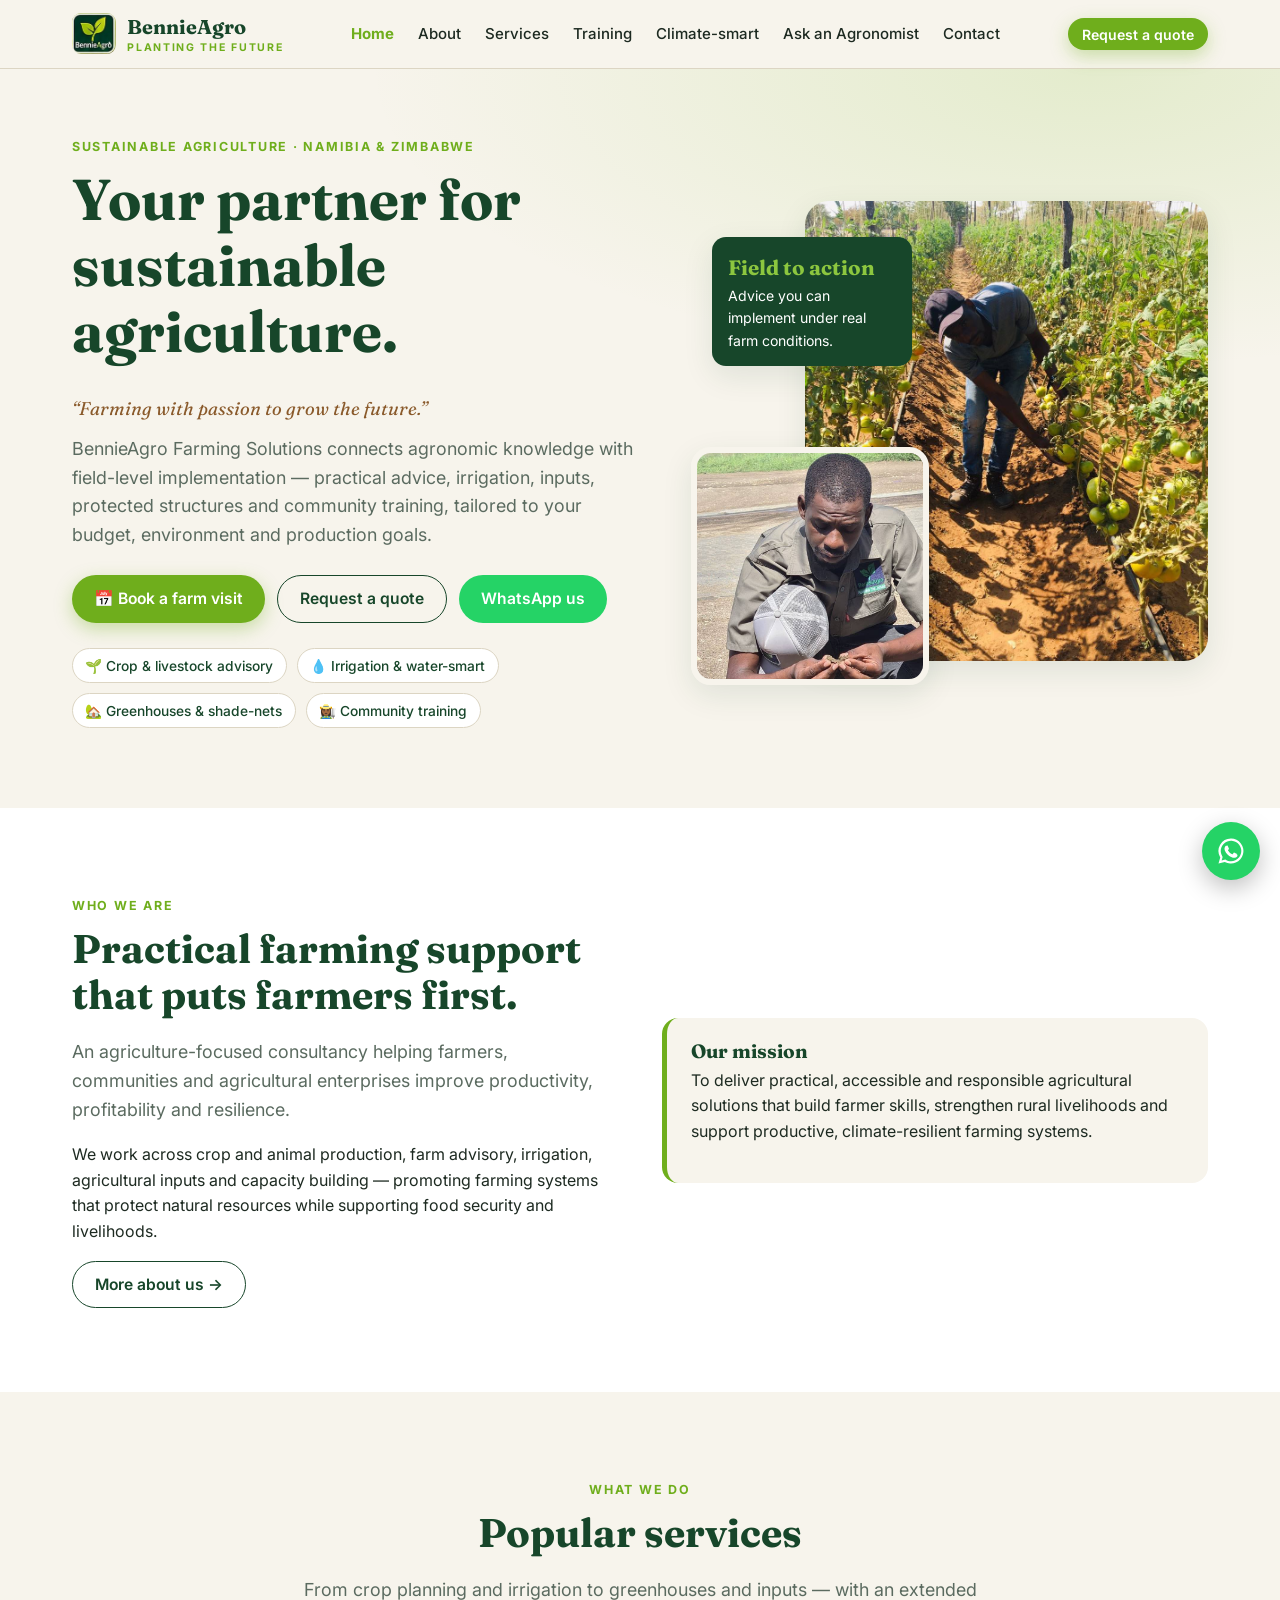
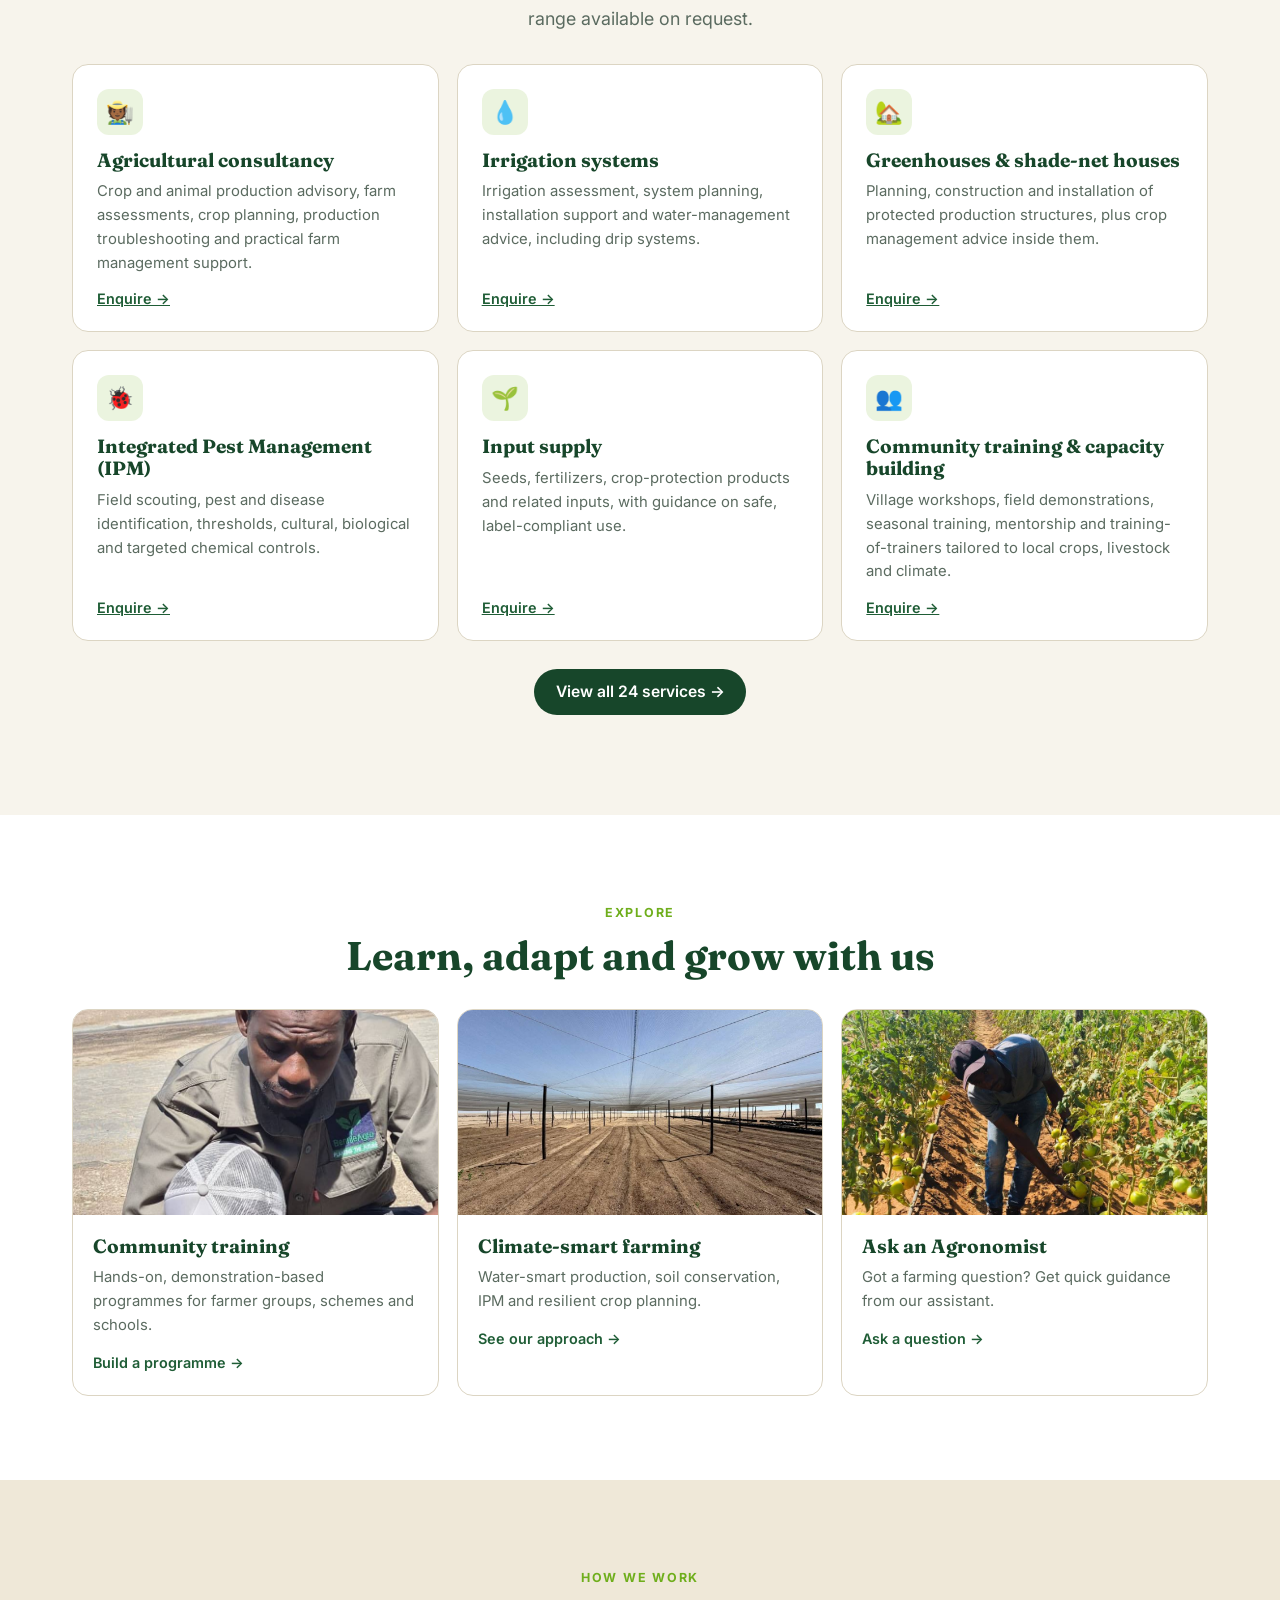
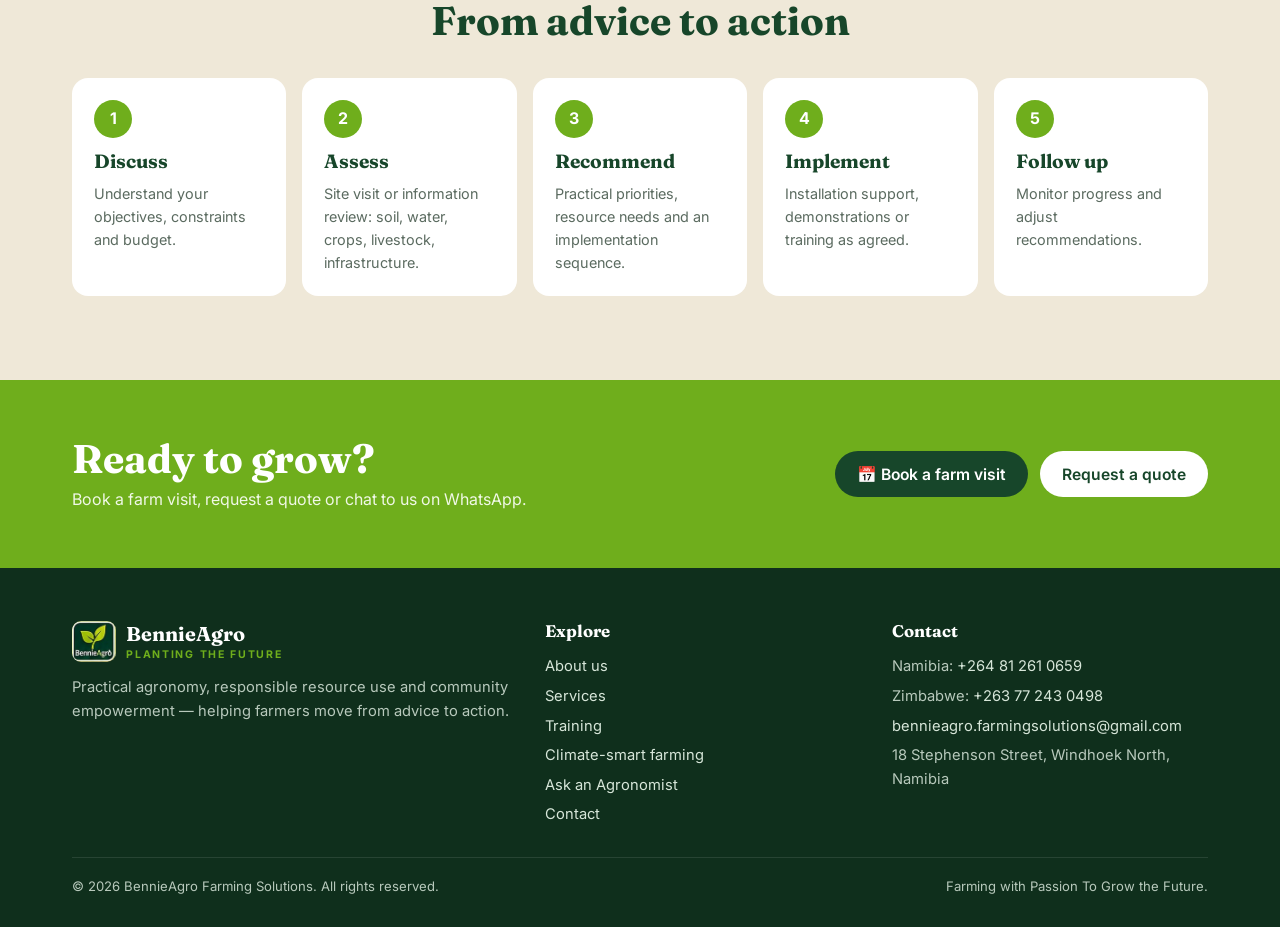
==== index.html @ e2815e8d "Add BennieAgro multi-page website" ====
<!DOCTYPE html>
<html lang="en">
<head>
<meta charset="utf-8">
<meta name="viewport" content="width=device-width, initial-scale=1">
<title>BennieAgro Farming Solutions | Planting the Future</title>
<meta name="description" content="BennieAgro Farming Solutions – agricultural consultancy, climate-smart farming, irrigation, greenhouses, input supply and community training across Namibia and Zimbabwe.">
<link rel="icon" href="assets/img/logo.jpg">
<link rel="preconnect" href="https://fonts.googleapis.com">
<link rel="preconnect" href="https://fonts.gstatic.com" crossorigin>
<link href="https://fonts.googleapis.com/css2?family=Fraunces:opsz,wght@9..144,600;9..144,700&family=Inter:wght@400;500;600;700&display=swap" rel="stylesheet">
<link rel="stylesheet" href="assets/style.css">
</head>
<body>
<header>
  <div class="wrap nav">
    <a href="index.html" class="brand"><img src="assets/img/logo.jpg" alt="BennieAgro logo"><span><b>BennieAgro</b><small>PLANTING THE FUTURE</small></span></a>
    <ul id="navlinks">
      <li><a href="index.html" class="active">Home</a></li>
      <li><a href="about.html">About</a></li>
      <li><a href="services.html">Services</a></li>
      <li><a href="training.html">Training</a></li>
      <li><a href="climate.html">Climate-smart</a></li>
      <li><a href="ask.html">Ask an Agronomist</a></li>
      <li><a href="contact.html">Contact</a></li>
    </ul>
    <a href="contact.html#quote" class="btn btn-primary btn-sm btn-quote">Request a quote</a>
    <button class="menu-btn" aria-label="Open menu" id="menuBtn">☰</button>
  </div>
</header>
<main>

<section class="hero">
  <div class="wrap hero-grid">
    <div>
      <span class="eyebrow">Sustainable agriculture · Namibia &amp; Zimbabwe</span>
      <h1>Your partner for sustainable agriculture.</h1>
      <p class="tag">“Farming with passion to grow the future.”</p>
      <p class="lead">BennieAgro Farming Solutions connects agronomic knowledge with field-level implementation — practical advice, irrigation, inputs, protected structures and community training, tailored to your budget, environment and production goals.</p>
      <div class="hero-ctas">
        <a href="contact.html#visit" class="btn btn-primary">📅 Book a farm visit</a>
        <a href="contact.html#quote" class="btn btn-ghost">Request a quote</a>
        <a href="https://wa.me/264812610659" target="_blank" rel="noopener" class="btn btn-wa">WhatsApp us</a>
      </div>
      <div class="chips">
        <span class="chip">🌱 Crop &amp; livestock advisory</span>
        <span class="chip">💧 Irrigation &amp; water-smart</span>
        <span class="chip">🏡 Greenhouses &amp; shade-nets</span>
        <span class="chip">👩🏾‍🌾 Community training</span>
      </div>
    </div>
    <div class="hero-media">
      <img class="main" src="assets/img/tomato-scouting.jpg" alt="Field scouting and crop assessment in a tomato production block">
      <img class="float" src="assets/img/field-assessment.jpg" alt="Practical crop and seed assessment in the field">
      <div class="badge"><b>Field to action</b>Advice you can implement under real farm conditions.</div>
    </div>
  </div>
</section>

<section class="about">
  <div class="wrap two">
    <div>
      <span class="eyebrow">Who we are</span>
      <h2>Practical farming support that puts farmers first.</h2>
      <p class="lead">An agriculture-focused consultancy helping farmers, communities and agricultural enterprises improve productivity, profitability and resilience.</p>
      <p>We work across crop and animal production, farm advisory, irrigation, agricultural inputs and capacity building — promoting farming systems that protect natural resources while supporting food security and livelihoods.</p>
      <a class="btn btn-ghost" href="about.html">More about us →</a>
    </div>
    <div class="mv">
      <div><h3>Our mission</h3><p>To deliver practical, accessible and responsible agricultural solutions that build farmer skills, strengthen rural livelihoods and support productive, climate-resilient farming systems.</p></div>
    </div>
  </div>
</section>

<section>
  <div class="wrap">
    <div class="center"><span class="eyebrow">What we do</span><h2>Popular services</h2>
    <p class="lead">From crop planning and irrigation to greenhouses and inputs — with an extended range available on request.</p></div>
    <div class="svc-grid" id="svcHome" style="margin-top:30px"></div>
    <p class="center" style="margin-top:28px"><a class="btn btn-dark" href="services.html">View all 24 services →</a></p>
  </div>
</section>

<section style="background:#fff">
  <div class="wrap">
    <div class="center"><span class="eyebrow">Explore</span><h2>Learn, adapt and grow with us</h2></div>
    <div class="teasers">
      <a class="teaser" href="training.html"><img src="assets/img/field-assessment.jpg" alt=""><div><h3>Community training</h3><p>Hands-on, demonstration-based programmes for farmer groups, schemes and schools.</p><span>Build a programme →</span></div></a>
      <a class="teaser" href="climate.html"><img src="assets/img/shade-net.jpg" alt=""><div><h3>Climate-smart farming</h3><p>Water-smart production, soil conservation, IPM and resilient crop planning.</p><span>See our approach →</span></div></a>
      <a class="teaser" href="ask.html"><img src="assets/img/tomato-scouting.jpg" alt="" style="object-position:center 30%"><div><h3>Ask an Agronomist</h3><p>Got a farming question? Get quick guidance from our assistant.</p><span>Ask a question →</span></div></a>
    </div>
  </div>
</section>
<section class="process">
  <div class="wrap center">
    <span class="eyebrow">How we work</span>
    <h2>From advice to action</h2>
    <div class="proc" style="text-align:left">
      <div><h3>Discuss</h3><p>Understand your objectives, constraints and budget.</p></div>
      <div><h3>Assess</h3><p>Site visit or information review: soil, water, crops, livestock, infrastructure.</p></div>
      <div><h3>Recommend</h3><p>Practical priorities, resource needs and an implementation sequence.</p></div>
      <div><h3>Implement</h3><p>Installation support, demonstrations or training as agreed.</p></div>
      <div><h3>Follow up</h3><p>Monitor progress and adjust recommendations.</p></div>
    </div>
  </div>
</section>
<section class="cta-band">
  <div class="wrap">
    <div><h2>Ready to grow?</h2><p>Book a farm visit, request a quote or chat to us on WhatsApp.</p></div>
    <div style="display:flex;gap:12px;flex-wrap:wrap"><a class="btn btn-dark" href="contact.html#visit">📅 Book a farm visit</a><a class="btn btn-light" href="contact.html#quote">Request a quote</a></div>
  </div>
</section>
</main>
<footer>
  <div class="wrap">
    <div class="foot">
      <div>
        <div class="brand" style="margin-bottom:12px"><img src="assets/img/logo.jpg" alt=""><span><b style="color:#fff">BennieAgro</b><small>PLANTING THE FUTURE</small></span></div>
        <p>Practical agronomy, responsible resource use and community empowerment — helping farmers move from advice to action.</p>
      </div>
      <div><h4>Explore</h4><ul><li><a href="about.html">About us</a></li><li><a href="services.html">Services</a></li><li><a href="training.html">Training</a></li><li><a href="climate.html">Climate-smart farming</a></li><li><a href="ask.html">Ask an Agronomist</a></li><li><a href="contact.html">Contact</a></li></ul></div>
      <div><h4>Contact</h4><ul><li>Namibia: <a href="tel:+264812610659">+264 81 261 0659</a></li><li>Zimbabwe: <a href="tel:+263772430498">+263 77 243 0498</a></li><li style="word-break:break-all"><a href="mailto:bennieagro.farmingsolutions@gmail.com">bennieagro.farmingsolutions@gmail.com</a></li><li>18 Stephenson Street, Windhoek North, Namibia</li></ul></div>
    </div>
    <div class="copy"><span>© <span id="yr"></span> BennieAgro Farming Solutions. All rights reserved.</span><span>Farming with Passion To Grow the Future.</span></div>
  </div>
</footer>
<div class="fab">
  <div class="fab-menu" id="fabMenu">
    <p>Chat with us on WhatsApp</p>
    <a href="https://wa.me/264812610659" target="_blank" rel="noopener">🇳🇦 <span>Namibia<small>+264 81 261 0659</small></span></a>
    <a href="https://wa.me/263772430498" target="_blank" rel="noopener">🇿🇼 <span>Zimbabwe<small>+263 77 243 0498</small></span></a>
  </div>
  <button class="fab-btn" id="fabBtn" aria-label="WhatsApp">
    <svg width="30" height="30" viewBox="0 0 24 24" fill="#fff"><path d="M12 2a10 10 0 0 0-8.6 15.1L2 22l5-1.3A10 10 0 1 0 12 2zm0 18.2c-1.5 0-3-.4-4.2-1.2l-.3-.2-3 .8.8-2.9-.2-.3A8.2 8.2 0 1 1 12 20.2zm4.5-6.1c-.2-.1-1.5-.7-1.7-.8-.2-.1-.4-.1-.6.1l-.8 1c-.1.2-.3.2-.5.1a6.7 6.7 0 0 1-3.3-2.9c-.3-.4.3-.4.7-1.3.1-.2 0-.3 0-.4l-.8-1.8c-.2-.5-.4-.4-.6-.4h-.5c-.2 0-.4.1-.7.3-.2.3-.9.9-.9 2.2s.9 2.5 1 2.7c.1.2 1.8 2.8 4.4 3.9 1.6.7 2.3.8 3.1.6.5-.1 1.5-.6 1.7-1.2.2-.6.2-1.1.2-1.2-.1-.1-.3-.2-.5-.3z"/></svg>
  </button>
</div>
<script src="assets/app.js"></script>
</body>
</html>
---- assets/style.css ----
:root{
  --forest:#17462a; --forest-2:#1f5d36; --leaf:#6fae1c; --leaf-2:#8cc63f; --soil:#8a5a2b;
  --cream:#f7f4ec; --sand:#efe8d8; --ink:#1d2a21; --muted:#5b6b60; --line:#dcd5c3; --white:#fff;
  --radius:16px; --shadow:0 10px 30px rgba(23,70,42,.10);
}
*{box-sizing:border-box}
html{scroll-behavior:smooth}
body{margin:0;font-family:Inter,system-ui,sans-serif;color:var(--ink);background:var(--cream);line-height:1.6;font-size:16px}
h1,h2,h3{font-family:Fraunces,Georgia,serif;line-height:1.15;margin:0 0 .5em;color:var(--forest)}
h1{font-size:clamp(2.2rem,5vw,3.6rem)} h2{font-size:clamp(1.7rem,3.4vw,2.5rem)} h3{font-size:1.2rem}
p{margin:0 0 1em}
a{color:var(--forest-2)}
img{max-width:100%;display:block}
.wrap{max-width:1180px;margin:0 auto;padding:0 22px}
section{padding:84px 0;scroll-margin-top:70px}
.eyebrow{display:inline-block;font-size:.78rem;font-weight:700;letter-spacing:.14em;text-transform:uppercase;color:var(--leaf);margin-bottom:.8em}
.lead{font-size:1.12rem;color:var(--muted);max-width:720px}
.btn{display:inline-flex;align-items:center;gap:.5em;border:0;border-radius:999px;padding:.85em 1.4em;font:600 .98rem Inter,sans-serif;cursor:pointer;text-decoration:none;transition:transform .15s,background .15s,box-shadow .15s}
.btn:hover{transform:translateY(-1px)}
.btn-primary{background:var(--leaf);color:#fff;box-shadow:0 6px 18px rgba(111,174,28,.35)}
.btn-primary:hover{background:#5e9a12}
.btn-dark{background:var(--forest);color:#fff}
.btn-ghost{background:transparent;color:var(--forest);border:1.5px solid var(--forest)}
.btn-wa{background:#25D366;color:#fff}
.btn-sm{padding:.55em 1em;font-size:.88rem}
.center{text-align:center}.center .lead{margin-left:auto;margin-right:auto}

/* Nav */
header{position:sticky;top:0;z-index:50;background:rgba(247,244,236,.94);backdrop-filter:blur(8px);border-bottom:1px solid var(--line)}
.nav{display:flex;align-items:center;justify-content:space-between;height:68px}
.brand{display:flex;align-items:center;gap:.7em;text-decoration:none}
.brand img{width:44px;height:41px;border-radius:9px;object-fit:cover}
.brand b{font-family:Fraunces,serif;font-size:1.25rem;color:var(--forest)}
.brand small{display:block;font-size:.66rem;letter-spacing:.16em;color:var(--leaf);font-weight:700;margin-top:-3px}
.nav ul{display:flex;gap:1.5em;list-style:none;margin:0;padding:0}
.nav ul a{text-decoration:none;color:var(--ink);font-weight:500;font-size:.94rem}
.nav ul a:hover{color:var(--leaf)}
.menu-btn{display:none;background:none;border:0;font-size:1.6rem;color:var(--forest);cursor:pointer}
@media(max-width:960px){
  .nav ul{display:none;position:absolute;top:68px;left:0;right:0;background:var(--cream);flex-direction:column;padding:1em 22px 1.4em;border-bottom:1px solid var(--line);gap:1em}
  .nav ul.open{display:flex}.menu-btn{display:block}.nav .btn-quote{display:none}
}

/* Hero */
.hero{padding:64px 0 80px;background:radial-gradient(1200px 500px at 85% 0%,rgba(140,198,63,.18),transparent 60%)}
.hero-grid{display:grid;grid-template-columns:1.05fr .95fr;gap:48px;align-items:center}
.hero .tag{font-family:Fraunces,serif;font-style:italic;color:var(--soil);font-size:1.15rem;margin-bottom:.6em}
.hero-ctas{display:flex;flex-wrap:wrap;gap:12px;margin:1.6em 0}
.chips{display:flex;flex-wrap:wrap;gap:10px}
.chip{background:#fff;border:1px solid var(--line);border-radius:999px;padding:.4em .9em;font-size:.86rem;color:var(--forest);font-weight:500}
.hero-media{position:relative;min-height:460px}
.hero-media .main{position:absolute;right:0;top:0;width:78%;height:100%;object-fit:cover;border-radius:24px;box-shadow:var(--shadow)}
.hero-media .float{position:absolute;left:0;bottom:-24px;width:46%;aspect-ratio:1/1;object-fit:cover;border-radius:20px;border:6px solid var(--cream);box-shadow:var(--shadow)}
.hero-media .badge{position:absolute;left:4%;top:8%;background:var(--forest);color:#fff;border-radius:14px;padding:14px 16px;max-width:200px;font-size:.88rem;box-shadow:var(--shadow)}
.hero-media .badge b{display:block;font-family:Fraunces,serif;font-size:1.3rem;color:var(--leaf-2)}
@media(max-width:860px){.hero-grid{grid-template-columns:1fr}.hero-media{min-height:380px}}

/* About */
.about{background:#fff}
.about-grid{display:grid;grid-template-columns:1fr 1fr;gap:48px;align-items:start}
.mv{display:grid;gap:16px}
.mv div{background:var(--cream);border-radius:var(--radius);padding:22px 24px;border-left:5px solid var(--leaf)}
.mv h3{margin-bottom:.3em}
.values{display:grid;grid-template-columns:repeat(5,1fr);gap:14px;margin-top:48px}
.value{background:var(--sand);border-radius:var(--radius);padding:20px}
.value .ic{font-size:1.6rem}
.value h3{font-size:1.02rem;margin:.4em 0 .2em}
.value p{font-size:.9rem;color:var(--muted);margin:0}
@media(max-width:900px){.about-grid{grid-template-columns:1fr}.values{grid-template-columns:repeat(2,1fr)}}

/* Services */
.tabs{display:inline-flex;background:#fff;border:1px solid var(--line);border-radius:999px;padding:5px;margin:22px 0 30px;flex-wrap:wrap}
.tabs button{border:0;background:none;padding:.6em 1.2em;border-radius:999px;font:600 .92rem Inter;cursor:pointer;color:var(--muted)}
.tabs button.active{background:var(--forest);color:#fff}
.svc-grid{display:grid;grid-template-columns:repeat(auto-fill,minmax(270px,1fr));gap:18px}
.svc{background:#fff;border:1px solid var(--line);border-radius:var(--radius);padding:24px;display:flex;flex-direction:column;transition:box-shadow .2s,transform .2s}
.svc:hover{box-shadow:var(--shadow);transform:translateY(-2px)}
.svc .ic{width:46px;height:46px;border-radius:12px;background:rgba(111,174,28,.14);display:grid;place-items:center;font-size:1.4rem;margin-bottom:14px}
.svc p{color:var(--muted);font-size:.93rem;flex:1}
.svc .pill{align-self:flex-start;font-size:.72rem;font-weight:700;text-transform:uppercase;letter-spacing:.08em;color:var(--soil);background:#f4e9da;border-radius:999px;padding:.25em .7em;margin-bottom:10px}
.svc .enq{align-self:flex-start;background:none;border:0;color:var(--forest-2);font:600 .9rem Inter;cursor:pointer;padding:0}
.svc .enq:hover{color:var(--leaf)}
.note{font-size:.86rem;color:var(--muted);margin-top:22px;font-style:italic}

/* Training */
.training{background:var(--forest);color:#e7efe6}
.training h2,.training h3{color:#fff}
.training .lead{color:#c9d8cb}
.train-grid{display:grid;grid-template-columns:1fr 1fr;gap:40px;margin-top:30px}
.steps-list{list-style:none;padding:0;margin:0;display:grid;gap:14px}
.steps-list li{background:rgba(255,255,255,.06);border:1px solid rgba(255,255,255,.12);border-radius:14px;padding:16px 18px}
.steps-list b{color:var(--leaf-2)}
.modules{display:grid;grid-template-columns:1fr 1fr;gap:10px}
.module{display:flex;gap:10px;align-items:flex-start;background:#fff;color:var(--ink);border-radius:12px;padding:14px;font-size:.92rem;cursor:pointer;border:2px solid transparent;transition:border .15s}
.module input{margin-top:4px;accent-color:var(--leaf)}
.module.sel{border-color:var(--leaf-2)}
.train-cta{margin-top:18px;display:flex;gap:12px;align-items:center;flex-wrap:wrap}
@media(max-width:900px){.train-grid,.modules{grid-template-columns:1fr}}

/* Climate */
.band{position:relative;border-radius:24px;overflow:hidden;min-height:300px;display:flex;align-items:flex-end;margin-bottom:40px}
.band img{position:absolute;inset:0;width:100%;height:100%;object-fit:cover}
.band .cap{position:relative;background:linear-gradient(transparent,rgba(10,30,18,.85));color:#fff;padding:60px 30px 26px;width:100%}
.band .cap h2{color:#fff;margin:0}
.focus{display:grid;grid-template-columns:repeat(3,1fr);gap:18px}
.focus div{background:#fff;border-radius:var(--radius);padding:22px;border:1px solid var(--line)}
.focus p{color:var(--muted);font-size:.92rem;margin:0}
@media(max-width:860px){.focus{grid-template-columns:1fr}}

/* Process */
.process{background:var(--sand)}
.proc{display:grid;grid-template-columns:repeat(5,1fr);gap:16px;margin-top:34px;counter-reset:s}
.proc div{background:#fff;border-radius:var(--radius);padding:22px;position:relative}
.proc div::before{counter-increment:s;content:counter(s);display:grid;place-items:center;width:38px;height:38px;border-radius:50%;background:var(--leaf);color:#fff;font-weight:700;margin-bottom:12px}
.proc p{font-size:.9rem;color:var(--muted);margin:0}
@media(max-width:900px){.proc{grid-template-columns:1fr 1fr}}

/* Who */
.who-grid{display:grid;grid-template-columns:1fr 1fr;gap:44px;align-items:center}
.who-list{list-style:none;padding:0;margin:0;display:grid;gap:12px}
.who-list li{display:flex;gap:12px;align-items:center;background:#fff;border:1px solid var(--line);border-radius:12px;padding:14px 16px;font-weight:500}
.who-list span{font-size:1.3rem}
.who-img{border-radius:24px;box-shadow:var(--shadow);width:100%;aspect-ratio:16/10;object-fit:cover}
@media(max-width:860px){.who-grid{grid-template-columns:1fr}}

/* Chat */
.ask{background:#fff}
.chat{max-width:820px;margin:30px auto 0;border:1px solid var(--line);border-radius:20px;overflow:hidden;background:var(--cream);box-shadow:var(--shadow)}
.chat-head{background:var(--forest);color:#fff;padding:14px 20px;display:flex;align-items:center;gap:12px}
.chat-head img{width:36px;height:34px;border-radius:8px}
.chat-head small{display:block;color:#bcd3bf;font-size:.78rem}
.chat-log{height:380px;overflow-y:auto;padding:20px;display:flex;flex-direction:column;gap:12px}
.msg{max-width:84%;padding:12px 16px;border-radius:16px;font-size:.95rem;white-space:pre-wrap}
.msg.bot{background:#fff;border:1px solid var(--line);align-self:flex-start;border-bottom-left-radius:4px}
.msg.me{background:var(--forest-2);color:#fff;align-self:flex-end;border-bottom-right-radius:4px}
.sugs{display:flex;flex-wrap:wrap;gap:8px;padding:0 20px 12px}
.sugs button{background:#fff;border:1px solid var(--line);border-radius:999px;padding:.4em .9em;font:500 .84rem Inter;cursor:pointer;color:var(--forest)}
.chat-form{display:flex;gap:10px;padding:14px;border-top:1px solid var(--line);background:#fff}
.chat-form input{flex:1;border:1px solid var(--line);border-radius:999px;padding:.8em 1.1em;font:inherit}
.chat-foot{font-size:.78rem;color:var(--muted);padding:0 20px 14px;background:#fff}

/* Contact */
.contact{background:var(--sand)}
.contact-grid{display:grid;grid-template-columns:1.35fr .65fr;gap:30px;margin-top:30px}
.card{background:#fff;border-radius:20px;padding:30px;box-shadow:var(--shadow)}
.ftabs{display:flex;flex-wrap:wrap;gap:8px;margin-bottom:22px}
.ftabs button{border:1.5px solid var(--line);background:#fff;border-radius:999px;padding:.5em 1em;font:600 .88rem Inter;cursor:pointer;color:var(--muted)}
.ftabs button.active{border-color:var(--forest);background:var(--forest);color:#fff}
.frow{display:grid;grid-template-columns:1fr 1fr;gap:14px}
.field{display:flex;flex-direction:column;gap:5px;margin-bottom:14px}
.field label{font-size:.85rem;font-weight:600;color:var(--forest)}
.field input,.field select,.field textarea{border:1px solid var(--line);border-radius:10px;padding:.75em .9em;font:inherit;background:#fdfcf8}
.field input:focus,.field select:focus,.field textarea:focus{outline:2px solid var(--leaf-2);border-color:transparent}
.field textarea{min-height:110px;resize:vertical}
.req{color:#b5462f}
.radio-row{display:flex;gap:16px;flex-wrap:wrap;font-size:.92rem}
.radio-row label{font-weight:500;color:var(--ink);display:flex;gap:6px;align-items:center}
.hidden{display:none!important}
.err{color:#b5462f;font-size:.88rem;margin:-4px 0 10px}
.done{text-align:center;padding:20px 6px}
.done .tick{width:64px;height:64px;border-radius:50%;background:rgba(111,174,28,.15);display:grid;place-items:center;margin:0 auto 12px;font-size:2rem}
.done .ref{font-family:monospace;background:var(--cream);padding:.2em .6em;border-radius:6px}
.done .acts{display:flex;flex-wrap:wrap;gap:10px;justify-content:center;margin:18px 0}
.side{display:grid;gap:16px;align-content:start}
.side .card{padding:22px}
.side h3{margin-bottom:.4em}
.side p{margin:.2em 0;font-size:.94rem}
.side .acts{display:flex;flex-direction:column;gap:8px;margin-top:12px}
@media(max-width:900px){.contact-grid,.frow{grid-template-columns:1fr}}
.contact-grid>*,.frow>*,.field select,.field input,.chat-form input{min-width:0;max-width:100%}
@media(max-width:560px){.card{padding:20px}.chat-log{height:340px}.msg{max-width:92%}}

/* Inbox */
.inbox table{width:100%;border-collapse:collapse;font-size:.9rem;background:#fff}
.inbox th,.inbox td{border-bottom:1px solid var(--line);padding:10px;text-align:left;vertical-align:top}
.inbox th{background:var(--forest);color:#fff}

/* Footer */
footer{background:#0f2f1c;color:#b8c9bc;padding:50px 0 30px;font-size:.92rem}
.foot{display:grid;grid-template-columns:1.4fr 1fr 1fr;gap:30px}
footer h4{color:#fff;font-family:Fraunces,serif;margin:0 0 .6em;font-size:1.05rem}
footer a{color:#d7e6d9;text-decoration:none}
footer ul{list-style:none;padding:0;margin:0;display:grid;gap:6px}
.copy{border-top:1px solid rgba(255,255,255,.1);margin-top:30px;padding-top:18px;font-size:.82rem;display:flex;justify-content:space-between;flex-wrap:wrap;gap:10px}
@media(max-width:760px){.foot{grid-template-columns:1fr}}

/* Floating WhatsApp */
.fab{position:fixed;right:20px;bottom:20px;z-index:60}
.fab-btn{width:58px;height:58px;border-radius:50%;background:#25D366;border:0;box-shadow:0 8px 24px rgba(0,0,0,.25);cursor:pointer;display:grid;place-items:center}
.fab-menu{position:absolute;right:0;bottom:70px;background:#fff;border-radius:16px;box-shadow:var(--shadow);padding:14px;width:250px;display:none}
.fab-menu.open{display:block}
.fab-menu p{font-size:.85rem;color:var(--muted);margin:0 0 10px}
.fab-menu a{display:flex;align-items:center;gap:10px;padding:10px;border-radius:10px;text-decoration:none;color:var(--ink);font-weight:600;font-size:.92rem}
.fab-menu a:hover{background:var(--cream)}
.fab-menu a small{display:block;font-weight:400;color:var(--muted)}

/* ---- Multi-page additions ---- */
.nav ul a.active{color:var(--leaf);font-weight:700}
.page-hero{position:relative;padding:72px 0 64px;background:var(--forest);color:#e7efe6;overflow:hidden}
.page-hero.has-img::after{content:"";position:absolute;inset:0;background:linear-gradient(90deg,rgba(15,47,28,.95) 0%,rgba(15,47,28,.75) 55%,rgba(15,47,28,.35) 100%)}
.page-hero img{position:absolute;inset:0;width:100%;height:100%;object-fit:cover}
.page-hero .wrap{position:relative;z-index:1}
.page-hero h1{color:#fff;font-size:clamp(2rem,4.4vw,3rem);max-width:760px}
.page-hero .lead{color:#d2e0d4}
.crumbs{font-size:.85rem;color:#b9cfbc;margin-bottom:12px}
.crumbs a{color:#d7e6d9;text-decoration:none}
.cta-band{background:var(--leaf);color:#fff;padding:56px 0}
.cta-band .wrap{display:flex;justify-content:space-between;align-items:center;gap:20px;flex-wrap:wrap}
.cta-band h2{color:#fff;margin:0}
.cta-band p{margin:.3em 0 0;color:#f0f8e6}
.cta-band .btn-dark{background:var(--forest)}
.cta-band .btn-light{background:#fff;color:var(--forest)}
.teasers{display:grid;grid-template-columns:repeat(3,1fr);gap:18px;margin-top:30px}
.teaser{background:#fff;border:1px solid var(--line);border-radius:var(--radius);overflow:hidden;text-decoration:none;color:inherit;display:flex;flex-direction:column;transition:box-shadow .2s,transform .2s}
.teaser:hover{box-shadow:var(--shadow);transform:translateY(-2px)}
.teaser img{width:100%;aspect-ratio:16/9;object-fit:cover}
.teaser div{padding:20px}
.teaser p{color:var(--muted);font-size:.93rem;margin:0 0 .8em}
.teaser span{color:var(--forest-2);font-weight:600;font-size:.9rem}
@media(max-width:860px){.teasers{grid-template-columns:1fr}}
.two{display:grid;grid-template-columns:1fr 1fr;gap:44px;align-items:center}
.two img{border-radius:24px;box-shadow:var(--shadow);width:100%;object-fit:cover}
@media(max-width:860px){.two{grid-template-columns:1fr}}
.principles{list-style:none;padding:0;margin:0;display:grid;grid-template-columns:1fr 1fr;gap:12px}
.principles li{background:#fff;border:1px solid var(--line);border-radius:12px;padding:14px 16px;display:flex;gap:10px}
.principles li::before{content:"✓";color:var(--leaf);font-weight:700}
@media(max-width:760px){.principles{grid-template-columns:1fr}}
.info-cards{display:grid;grid-template-columns:repeat(3,1fr);gap:18px}
.info-cards div{background:#fff;border-radius:var(--radius);padding:24px;border-top:5px solid var(--leaf)}
.info-cards p{color:var(--muted);font-size:.94rem;margin:0}
@media(max-width:860px){.info-cards{grid-template-columns:1fr}}
.training-light .steps-list li{background:#fff;border:1px solid var(--line)}
.training-light .steps-list b{color:var(--forest-2)}
#svcHome{grid-template-columns:repeat(3,1fr)}
@media(max-width:900px){#svcHome{grid-template-columns:1fr}}
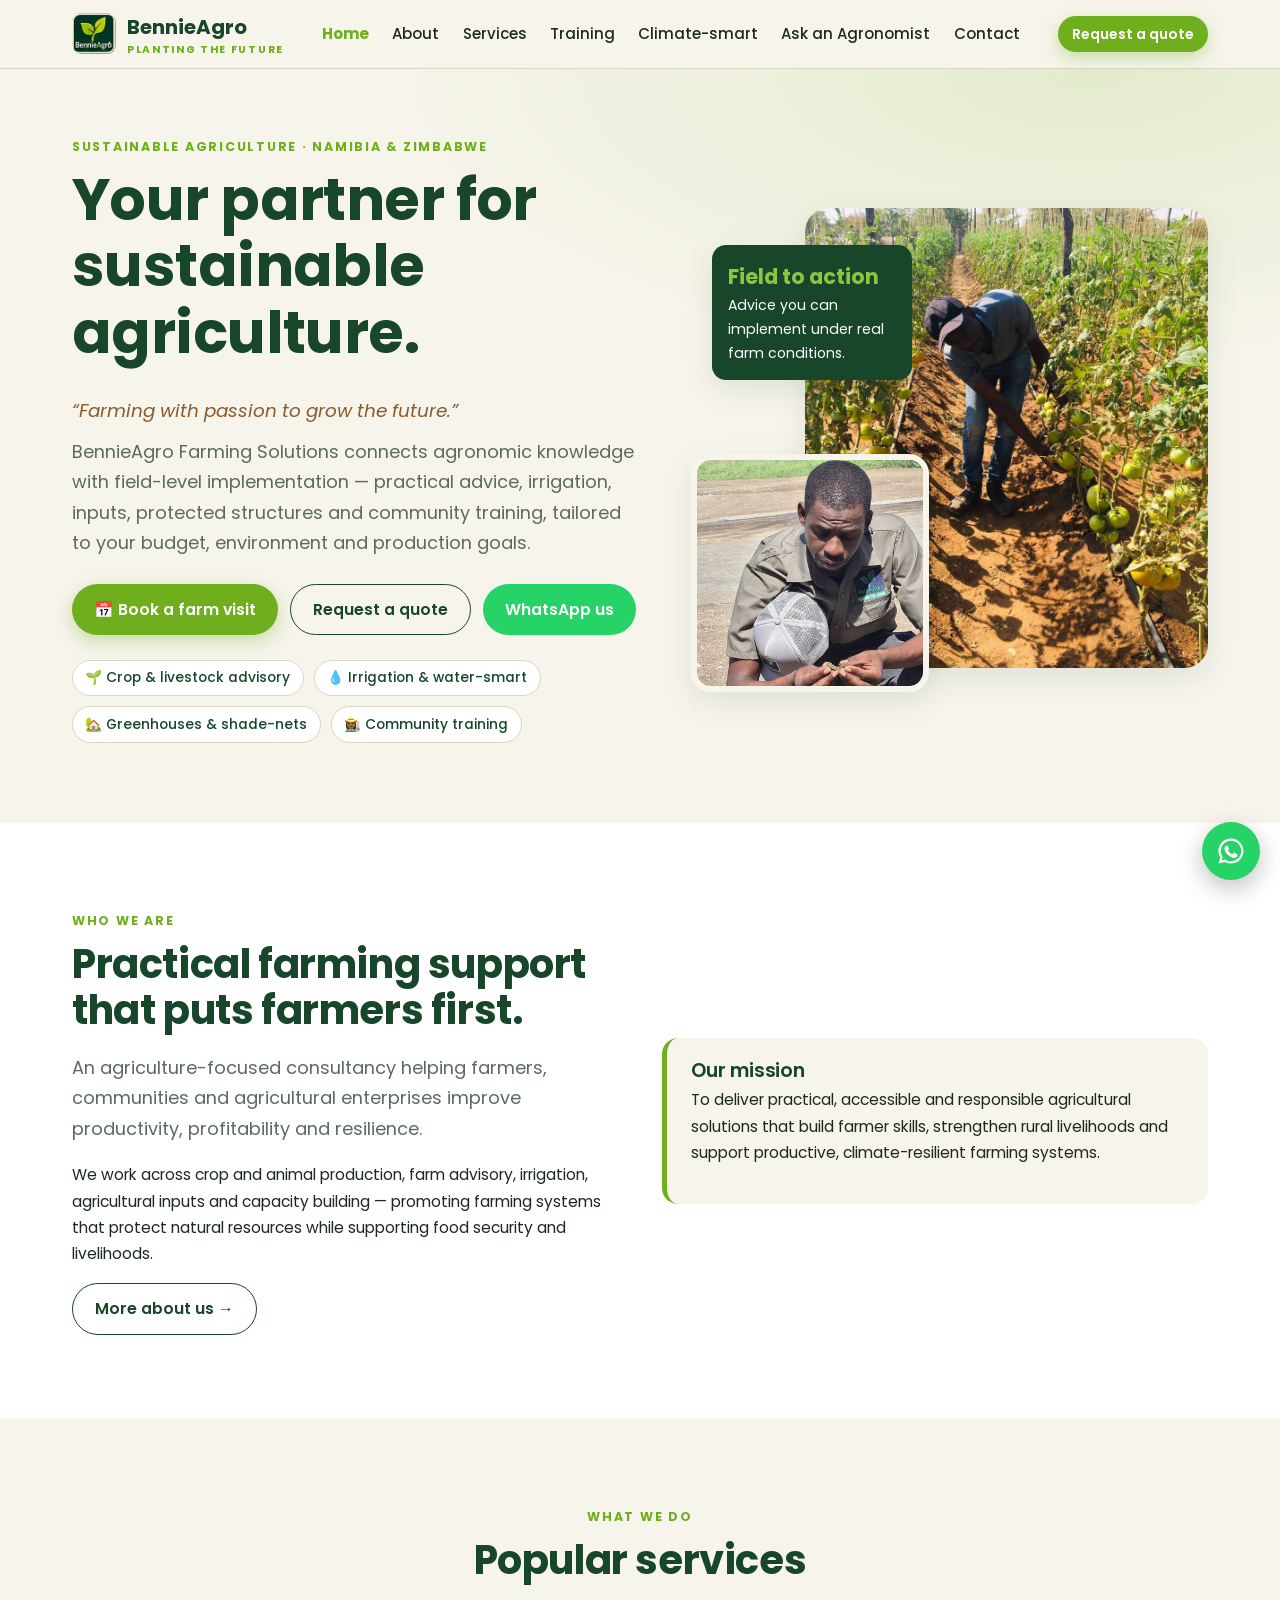
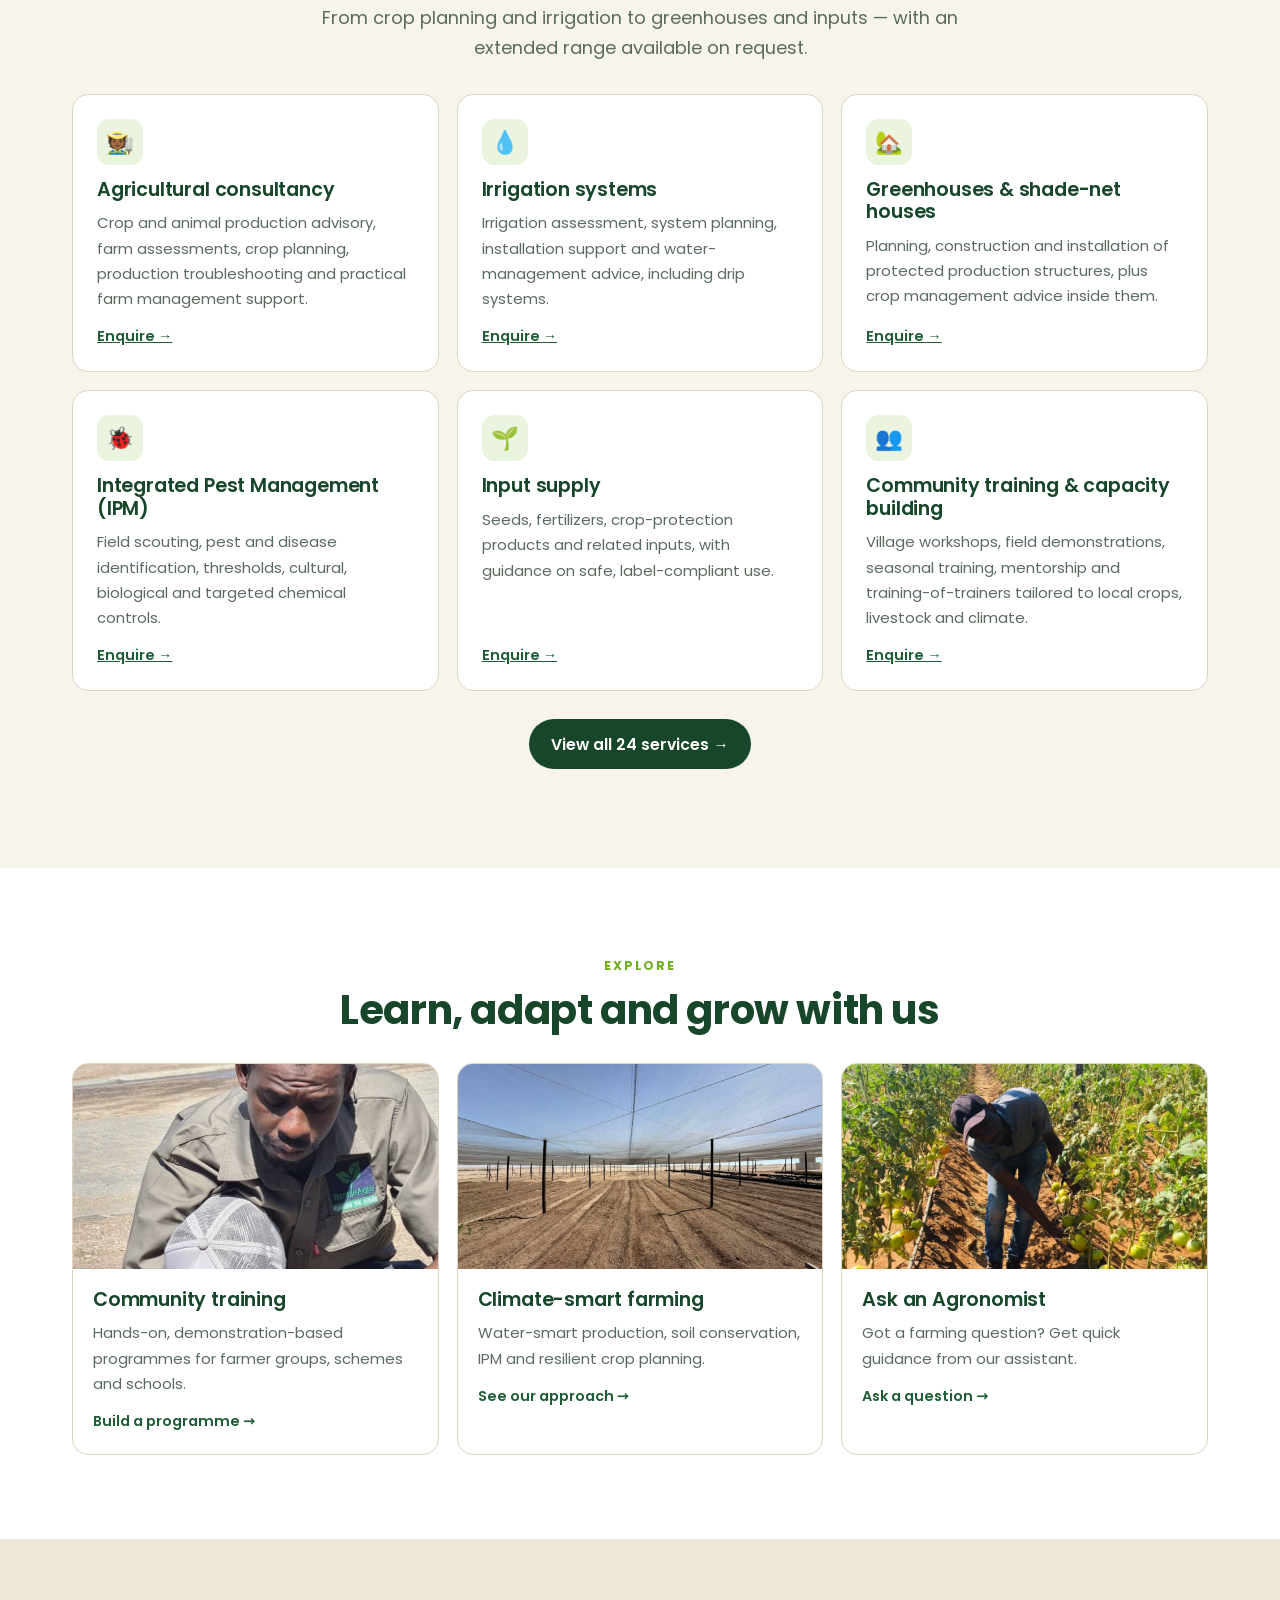
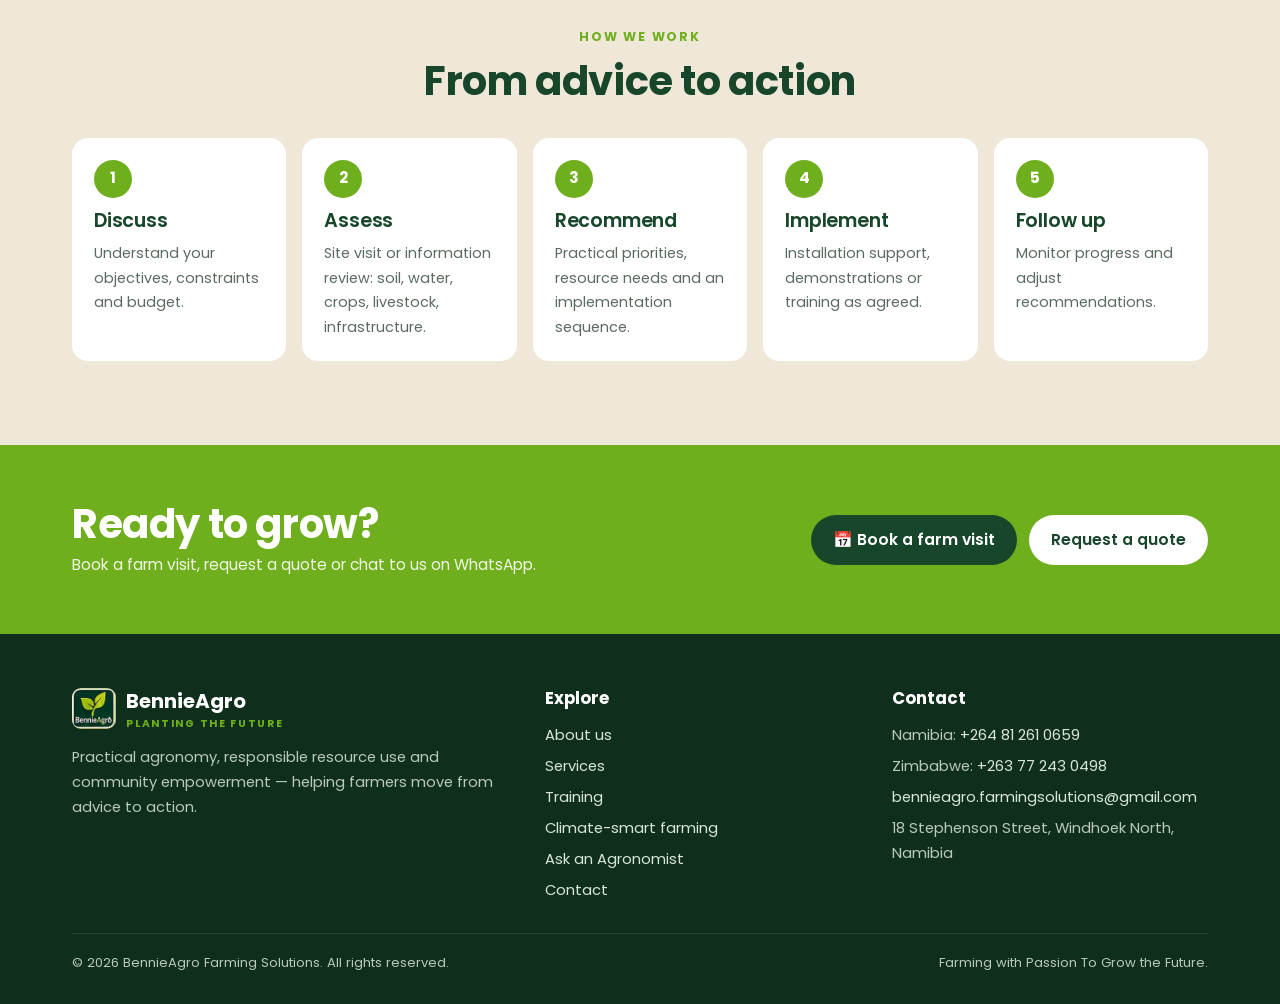
==== commit 54a2b31e: "Switch site font to Poppins" ====
--- a/index.html
+++ b/index.html
@@ -8,7 +8,7 @@
 <link rel="icon" href="assets/img/logo.jpg">
 <link rel="preconnect" href="https://fonts.googleapis.com">
 <link rel="preconnect" href="https://fonts.gstatic.com" crossorigin>
-<link href="https://fonts.googleapis.com/css2?family=Fraunces:opsz,wght@9..144,600;9..144,700&family=Inter:wght@400;500;600;700&display=swap" rel="stylesheet">
+<link href="https://fonts.googleapis.com/css2?family=Poppins:ital,wght@0,400;0,500;0,600;0,700;1,400&display=swap" rel="stylesheet">
 <link rel="stylesheet" href="assets/style.css">
 </head>
 <body>
--- a/assets/style.css
+++ b/assets/style.css
@@ -5,8 +5,8 @@
 }
 *{box-sizing:border-box}
 html{scroll-behavior:smooth}
-body{margin:0;font-family:Inter,system-ui,sans-serif;color:var(--ink);background:var(--cream);line-height:1.6;font-size:16px}
-h1,h2,h3{font-family:Fraunces,Georgia,serif;line-height:1.15;margin:0 0 .5em;color:var(--forest)}
+body{margin:0;font-family:Poppins,system-ui,-apple-system,'Segoe UI',sans-serif;color:var(--ink);background:var(--cream);line-height:1.7;font-size:15.5px}
+h1,h2,h3{font-family:Poppins,system-ui,sans-serif;line-height:1.15;margin:0 0 .5em;color:var(--forest)}
 h1{font-size:clamp(2.2rem,5vw,3.6rem)} h2{font-size:clamp(1.7rem,3.4vw,2.5rem)} h3{font-size:1.2rem}
 p{margin:0 0 1em}
 a{color:var(--forest-2)}
@@ -15,7 +15,7 @@
 section{padding:84px 0;scroll-margin-top:70px}
 .eyebrow{display:inline-block;font-size:.78rem;font-weight:700;letter-spacing:.14em;text-transform:uppercase;color:var(--leaf);margin-bottom:.8em}
 .lead{font-size:1.12rem;color:var(--muted);max-width:720px}
-.btn{display:inline-flex;align-items:center;gap:.5em;border:0;border-radius:999px;padding:.85em 1.4em;font:600 .98rem Inter,sans-serif;cursor:pointer;text-decoration:none;transition:transform .15s,background .15s,box-shadow .15s}
+.btn{display:inline-flex;align-items:center;gap:.5em;border:0;border-radius:999px;padding:.85em 1.4em;font:600 .98rem Poppins,sans-serif;cursor:pointer;text-decoration:none;transition:transform .15s,background .15s,box-shadow .15s}
 .btn:hover{transform:translateY(-1px)}
 .btn-primary{background:var(--leaf);color:#fff;box-shadow:0 6px 18px rgba(111,174,28,.35)}
 .btn-primary:hover{background:#5e9a12}
@@ -30,7 +30,7 @@
 .nav{display:flex;align-items:center;justify-content:space-between;height:68px}
 .brand{display:flex;align-items:center;gap:.7em;text-decoration:none}
 .brand img{width:44px;height:41px;border-radius:9px;object-fit:cover}
-.brand b{font-family:Fraunces,serif;font-size:1.25rem;color:var(--forest)}
+.brand b{font-family:Poppins,sans-serif;font-size:1.25rem;color:var(--forest)}
 .brand small{display:block;font-size:.66rem;letter-spacing:.16em;color:var(--leaf);font-weight:700;margin-top:-3px}
 .nav ul{display:flex;gap:1.5em;list-style:none;margin:0;padding:0}
 .nav ul a{text-decoration:none;color:var(--ink);font-weight:500;font-size:.94rem}
@@ -44,7 +44,7 @@
 /* Hero */
 .hero{padding:64px 0 80px;background:radial-gradient(1200px 500px at 85% 0%,rgba(140,198,63,.18),transparent 60%)}
 .hero-grid{display:grid;grid-template-columns:1.05fr .95fr;gap:48px;align-items:center}
-.hero .tag{font-family:Fraunces,serif;font-style:italic;color:var(--soil);font-size:1.15rem;margin-bottom:.6em}
+.hero .tag{font-family:Poppins,sans-serif;font-style:italic;color:var(--soil);font-size:1.15rem;margin-bottom:.6em}
 .hero-ctas{display:flex;flex-wrap:wrap;gap:12px;margin:1.6em 0}
 .chips{display:flex;flex-wrap:wrap;gap:10px}
 .chip{background:#fff;border:1px solid var(--line);border-radius:999px;padding:.4em .9em;font-size:.86rem;color:var(--forest);font-weight:500}
@@ -52,7 +52,7 @@
 .hero-media .main{position:absolute;right:0;top:0;width:78%;height:100%;object-fit:cover;border-radius:24px;box-shadow:var(--shadow)}
 .hero-media .float{position:absolute;left:0;bottom:-24px;width:46%;aspect-ratio:1/1;object-fit:cover;border-radius:20px;border:6px solid var(--cream);box-shadow:var(--shadow)}
 .hero-media .badge{position:absolute;left:4%;top:8%;background:var(--forest);color:#fff;border-radius:14px;padding:14px 16px;max-width:200px;font-size:.88rem;box-shadow:var(--shadow)}
-.hero-media .badge b{display:block;font-family:Fraunces,serif;font-size:1.3rem;color:var(--leaf-2)}
+.hero-media .badge b{display:block;font-family:Poppins,sans-serif;font-size:1.3rem;color:var(--leaf-2)}
 @media(max-width:860px){.hero-grid{grid-template-columns:1fr}.hero-media{min-height:380px}}
 
 /* About */
@@ -70,7 +70,7 @@
 
 /* Services */
 .tabs{display:inline-flex;background:#fff;border:1px solid var(--line);border-radius:999px;padding:5px;margin:22px 0 30px;flex-wrap:wrap}
-.tabs button{border:0;background:none;padding:.6em 1.2em;border-radius:999px;font:600 .92rem Inter;cursor:pointer;color:var(--muted)}
+.tabs button{border:0;background:none;padding:.6em 1.2em;border-radius:999px;font:600 .92rem Poppins,sans-serif;cursor:pointer;color:var(--muted)}
 .tabs button.active{background:var(--forest);color:#fff}
 .svc-grid{display:grid;grid-template-columns:repeat(auto-fill,minmax(270px,1fr));gap:18px}
 .svc{background:#fff;border:1px solid var(--line);border-radius:var(--radius);padding:24px;display:flex;flex-direction:column;transition:box-shadow .2s,transform .2s}
@@ -78,7 +78,7 @@
 .svc .ic{width:46px;height:46px;border-radius:12px;background:rgba(111,174,28,.14);display:grid;place-items:center;font-size:1.4rem;margin-bottom:14px}
 .svc p{color:var(--muted);font-size:.93rem;flex:1}
 .svc .pill{align-self:flex-start;font-size:.72rem;font-weight:700;text-transform:uppercase;letter-spacing:.08em;color:var(--soil);background:#f4e9da;border-radius:999px;padding:.25em .7em;margin-bottom:10px}
-.svc .enq{align-self:flex-start;background:none;border:0;color:var(--forest-2);font:600 .9rem Inter;cursor:pointer;padding:0}
+.svc .enq{align-self:flex-start;background:none;border:0;color:var(--forest-2);font:600 .9rem Poppins,sans-serif;cursor:pointer;padding:0}
 .svc .enq:hover{color:var(--leaf)}
 .note{font-size:.86rem;color:var(--muted);margin-top:22px;font-style:italic}
 
@@ -134,7 +134,7 @@
 .msg.bot{background:#fff;border:1px solid var(--line);align-self:flex-start;border-bottom-left-radius:4px}
 .msg.me{background:var(--forest-2);color:#fff;align-self:flex-end;border-bottom-right-radius:4px}
 .sugs{display:flex;flex-wrap:wrap;gap:8px;padding:0 20px 12px}
-.sugs button{background:#fff;border:1px solid var(--line);border-radius:999px;padding:.4em .9em;font:500 .84rem Inter;cursor:pointer;color:var(--forest)}
+.sugs button{background:#fff;border:1px solid var(--line);border-radius:999px;padding:.4em .9em;font:500 .84rem Poppins,sans-serif;cursor:pointer;color:var(--forest)}
 .chat-form{display:flex;gap:10px;padding:14px;border-top:1px solid var(--line);background:#fff}
 .chat-form input{flex:1;border:1px solid var(--line);border-radius:999px;padding:.8em 1.1em;font:inherit}
 .chat-foot{font-size:.78rem;color:var(--muted);padding:0 20px 14px;background:#fff}
@@ -144,7 +144,7 @@
 .contact-grid{display:grid;grid-template-columns:1.35fr .65fr;gap:30px;margin-top:30px}
 .card{background:#fff;border-radius:20px;padding:30px;box-shadow:var(--shadow)}
 .ftabs{display:flex;flex-wrap:wrap;gap:8px;margin-bottom:22px}
-.ftabs button{border:1.5px solid var(--line);background:#fff;border-radius:999px;padding:.5em 1em;font:600 .88rem Inter;cursor:pointer;color:var(--muted)}
+.ftabs button{border:1.5px solid var(--line);background:#fff;border-radius:999px;padding:.5em 1em;font:600 .88rem Poppins,sans-serif;cursor:pointer;color:var(--muted)}
 .ftabs button.active{border-color:var(--forest);background:var(--forest);color:#fff}
 .frow{display:grid;grid-template-columns:1fr 1fr;gap:14px}
 .field{display:flex;flex-direction:column;gap:5px;margin-bottom:14px}
@@ -178,7 +178,7 @@
 /* Footer */
 footer{background:#0f2f1c;color:#b8c9bc;padding:50px 0 30px;font-size:.92rem}
 .foot{display:grid;grid-template-columns:1.4fr 1fr 1fr;gap:30px}
-footer h4{color:#fff;font-family:Fraunces,serif;margin:0 0 .6em;font-size:1.05rem}
+footer h4{color:#fff;font-family:Poppins,sans-serif;margin:0 0 .6em;font-size:1.05rem}
 footer a{color:#d7e6d9;text-decoration:none}
 footer ul{list-style:none;padding:0;margin:0;display:grid;gap:6px}
 .copy{border-top:1px solid rgba(255,255,255,.1);margin-top:30px;padding-top:18px;font-size:.82rem;display:flex;justify-content:space-between;flex-wrap:wrap;gap:10px}
@@ -233,3 +233,8 @@
 .training-light .steps-list b{color:var(--forest-2)}
 #svcHome{grid-template-columns:repeat(3,1fr)}
 @media(max-width:900px){#svcHome{grid-template-columns:1fr}}
+
+/* Poppins tuning */
+h1,h2,h3{font-weight:700;letter-spacing:-.01em}
+h3{font-weight:600}
+.hero .tag{font-style:italic;font-weight:400}
